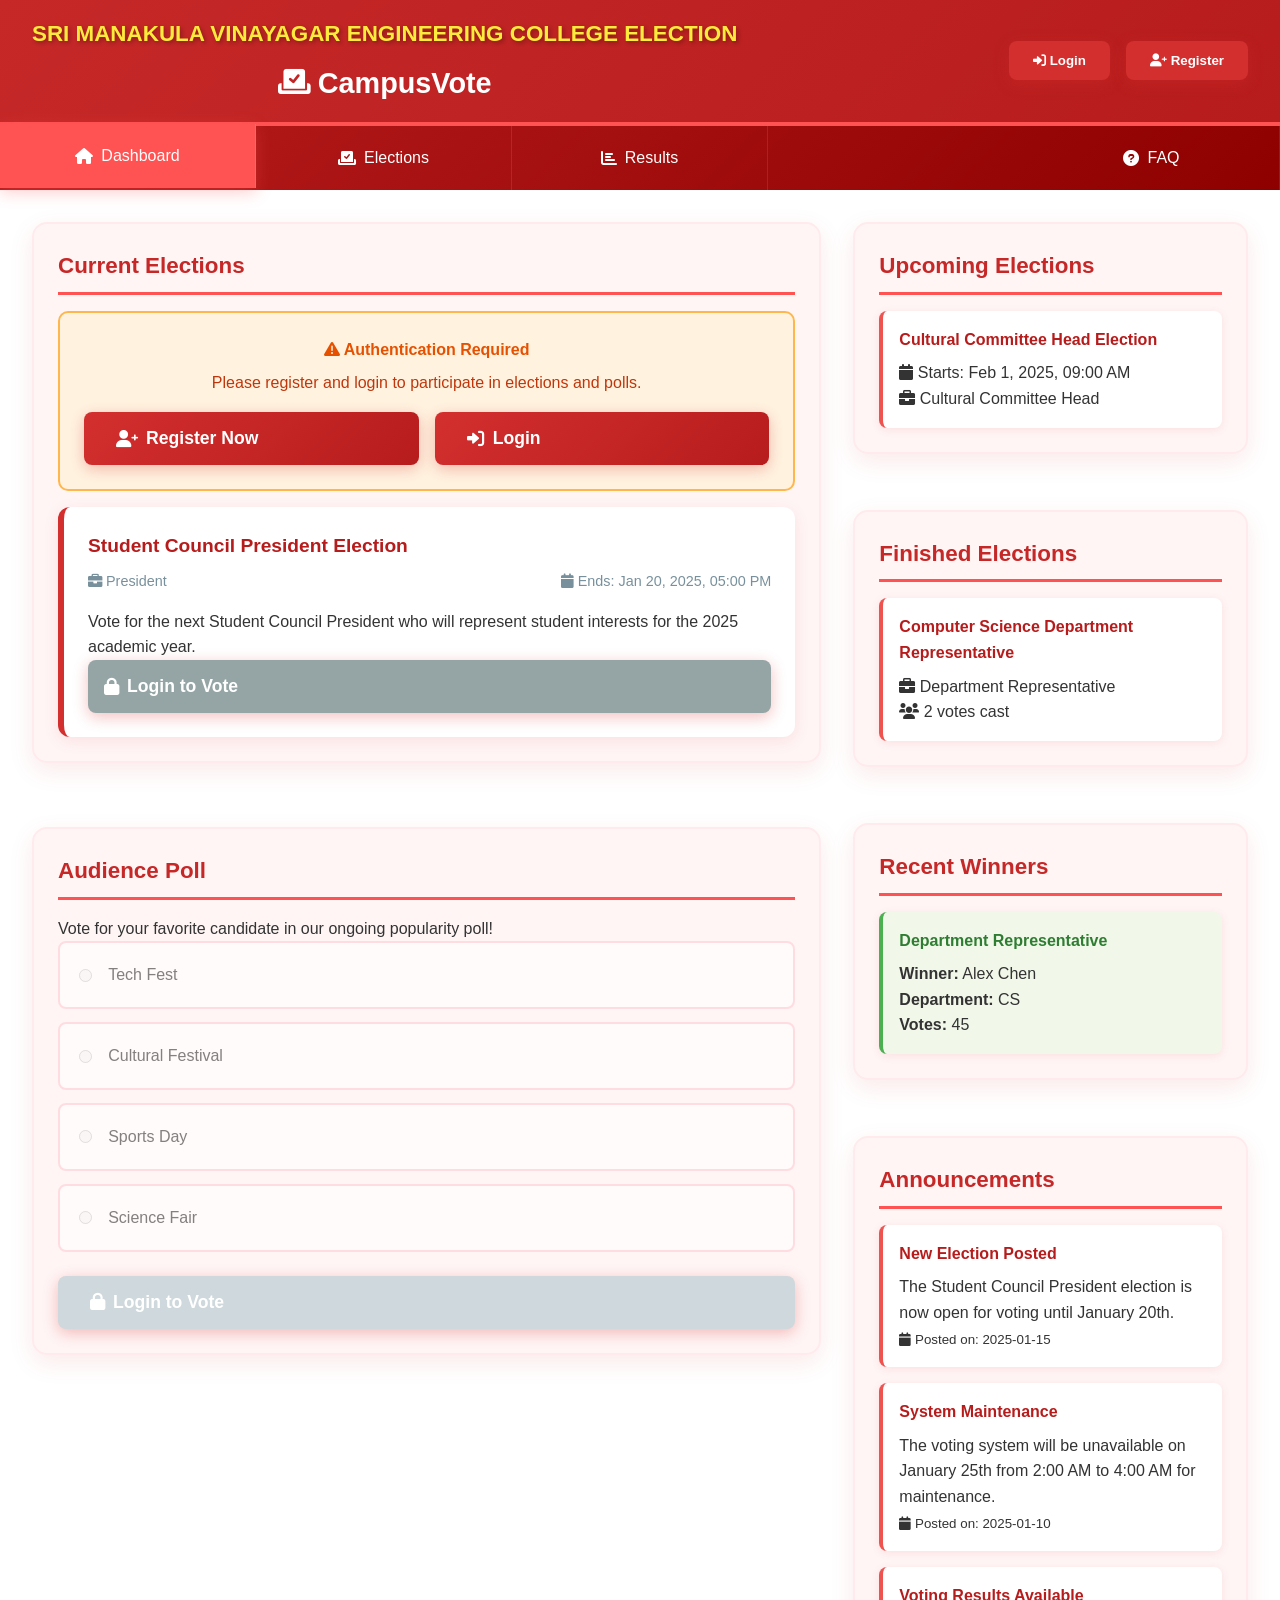
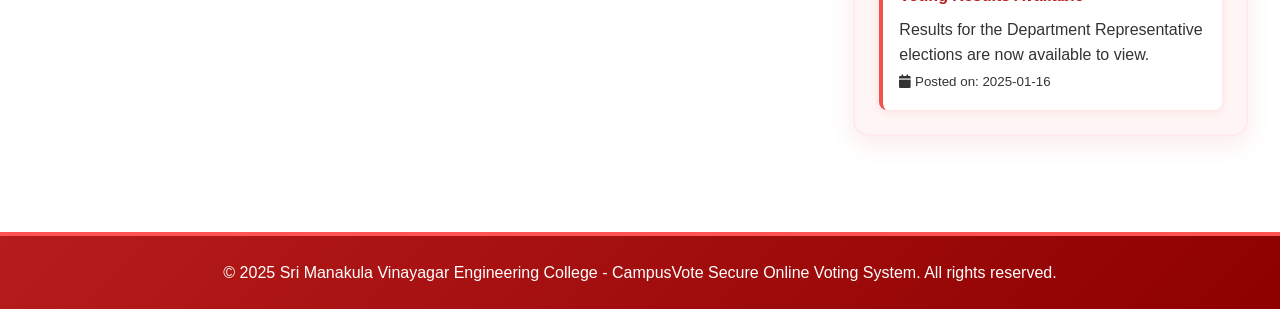
==== index.html @ 5a763a29 "Initial voting system setup" ====
<!DOCTYPE html>
<html lang="en">
<head>
    <meta charset="UTF-8">
    <meta name="viewport" content="width=device-width, initial-scale=1.0">
    <title>CampusVote - SMVEC Election System</title>
    <link rel="stylesheet" href="https://cdnjs.cloudflare.com/ajax/libs/font-awesome/6.0.0-beta3/css/all.min.css">
    <link rel="stylesheet" href="styles.css">
</head>
<body>
    <div class="container">
        <header>
            <div class="college-banner">
                <h1>SRI MANAKULA VINAYAGAR ENGINEERING COLLEGE ELECTION</h1>
                <h2><i class="fas fa-vote-yea"></i> CampusVote</h2>
            </div>
            <div class="user-controls">
                <div class="user-info" id="userInfo" style="display: none;">
                    <i class="fas fa-user-circle"></i>
                    <span id="userName"></span>
                </div>
                <button id="loginBtn"><i class="fas fa-sign-in-alt"></i> Login</button>
                <button id="registerBtn"><i class="fas fa-user-plus"></i> Register</button>
                <button id="logoutBtn"><i class="fas fa-sign-out-alt"></i> Logout</button>
            </div>
        </header>

        <nav>
            <ul>
                <li class="active"><a href="#" class="nav-dashboard"><i class="fas fa-home"></i> Dashboard</a></li>
                <li><a href="#" class="nav-elections"><i class="fas fa-vote-yea"></i> Elections</a></li>
                <li><a href="#" class="nav-results"><i class="fas fa-chart-bar"></i> Results</a></li>
                <li><a href="#" class="nav-admin" style="display: none;"><i class="fas fa-user-shield"></i> Admin</a></li>
                <li><a href="#" class="nav-faq"><i class="fas fa-question-circle"></i> FAQ</a></li>
            </ul>
        </nav>

        <main>
            <div class="dashboard-container">
                <div class="main-content">
                    <div class="elections-container">
                        <h2>Current Elections</h2>
                        <div class="election-list" id="electionList">
                            <!-- Elections will be added here dynamically -->
                        </div>
                    </div>

                    <div class="poll-container">
                        <h2>Audience Poll</h2>
                        <p>Vote for your favorite candidate in our ongoing popularity poll!</p>
                        <div class="poll-options" id="pollOptions">
                            <!-- Poll options will be added here dynamically -->
                        </div>
                        <button class="submit-vote-btn" id="submitPollVoteBtn" style="margin-top: 1.5rem;">
                            <i class="fas fa-check-circle"></i> Submit Poll Vote
                        </button>
                    </div>

                    <div class="admin-panel" id="adminPanel">
                        <h2>Admin Dashboard</h2>
                        <div class="admin-actions">
                            <button class="admin-btn" id="createElectionBtn">
                                <i class="fas fa-plus-circle"></i>
                                Create Election
                            </button>
                            <button class="admin-btn" id="manageCandidatesBtn">
                                <i class="fas fa-users"></i>
                                Manage Candidates
                            </button>
                            <button class="admin-btn" id="manageVotersBtn">
                                <i class="fas fa-user-check"></i>
                                Manage Voters
                            </button>
                            <button class="admin-btn" id="auditLogBtn">
                                <i class="fas fa-clipboard-list"></i>
                                Audit Log
                            </button>
                        </div>
                    </div>
                </div>

                <div class="sidebar">
                    <div class="election-status">
                        <h3>Upcoming Elections</h3>
                        <div class="status-list" id="upcomingElections">
                            <!-- Upcoming elections will be added here -->
                        </div>
                    </div>
                    
                    <div class="election-status">
                        <h3>Finished Elections</h3>
                        <div class="status-list" id="finishedElections">
                            <!-- Finished elections will be added here -->
                        </div>
                    </div>
                    
                    <div class="winners-container">
                        <h3>Recent Winners</h3>
                        <div class="winners-list" id="winnersList">
                            <!-- Winners will be added here -->
                        </div>
                    </div>

                    <div class="announcement-container">
                        <h3>Announcements</h3>
                        <div class="announcement-list" id="announcementList">
                            <!-- Announcements will be added here dynamically -->
                        </div>
                    </div>
                </div>
            </div>
        </main>

        <footer>
            <p>&copy; 2025 Sri Manakula Vinayagar Engineering College - CampusVote Secure Online Voting System. All rights reserved.</p>
        </footer>
    </div>

    <!-- Voting Modal -->
    <div id="votingModal" class="voting-modal">
        <div class="voting-modal-content">
            <span class="close">&times;</span>
            <h2>Cast Your Vote</h2>
            <p id="electionDescription"></p>
            
            <div class="candidate-list" id="candidateList">
                <!-- Candidates will be added here dynamically -->
            </div>
            
            <button class="submit-vote-btn" id="submitVoteBtn" disabled>
                <i class="fas fa-check-circle"></i> Submit Vote
            </button>
        </div>
    </div>

    <!-- Results Modal -->
    <div id="resultsModal" class="voting-modal">
        <div class="voting-modal-content results-modal-content">
            <span class="close">&times;</span>
            <div class="results-header">
                <h2 class="results-title" id="resultsTitle"></h2>
                <div class="results-stats">
                    <span class="stat-badge" id="totalVotesStat"></span>
                    <span class="stat-badge" id="turnoutStat"></span>
                </div>
            </div>
            
            <div class="results-container" id="resultsContainer">
                <!-- Results will be added here dynamically -->
            </div>
        </div>
    </div>

    <!-- Login Modal -->
    <div id="loginModal" class="voting-modal login-register-modal">
        <div class="voting-modal-content">
            <span class="close">&times;</span>
            <h2>Login</h2>
            <form id="loginForm">
                <div class="form-group">
                    <label for="username">Student ID or Email</label>
                    <input type="text" id="username" required>
                </div>
                <div class="form-group">
                    <label for="password">Password</label>
                    <input type="password" id="password" required>
                </div>
                <button type="submit" class="submit-vote-btn">
                    <i class="fas fa-sign-in-alt"></i> Login
                </button>
            </form>
        </div>
    </div>

    <!-- Register Modal -->
    <div id="registerModal" class="voting-modal login-register-modal">
        <div class="voting-modal-content">
            <span class="close">&times;</span>
            <h2>Register</h2>
            <form id="registerForm">
                <div class="form-group">
                    <label for="regName">Full Name</label>
                    <input type="text" id="regName" required>
                </div>
                <div class="form-group">
                    <label for="regStudentId">Student ID</label>
                    <input type="text" id="regStudentId" required>
                </div>
                <div class="form-group">
                    <label for="regEmail">Email</label>
                    <input type="email" id="regEmail" required>
                </div>
                <div class="form-group">
                    <label for="regDepartment">Department</label>
                    <select id="regDepartment" required>
                        <option value="">Select Department</option>
                        <option value="CS">Computer Science</option>
                        <option value="IT">Information Technology</option>
                        <option value="AIDS">Artificial Intelligence & Data Science</option>
                        <option value="ECE">Electronics & Communication</option>
                        <option value="ME">Mechanical Engineering</option>
                        <option value="CE">Civil Engineering</option>
                        <option value="EE">Electrical Engineering</option>
                    </select>
                </div>
                <div class="form-group">
                    <label for="regPassword">Password</label>
                    <input type="password" id="regPassword" required>
                </div>
                <div class="form-group">
                    <label for="regConfirmPassword">Confirm Password</label>
                    <input type="password" id="regConfirmPassword" required>
                </div>
                <button type="submit" class="submit-vote-btn">
                    <i class="fas fa-user-plus"></i> Register
                </button>
            </form>
        </div>
    </div>

    <!-- Create Election Modal -->
    <div id="createElectionModal" class="voting-modal">
        <div class="voting-modal-content">
            <span class="close">&times;</span>
            <h2>Create New Election</h2>
            <form id="createElectionForm">
                <div class="form-group">
                    <label for="electionTitle">Election Title</label>
                    <input type="text" id="electionTitle" required>
                </div>
                <div class="form-group">
                    <label for="electionDescription">Description</label>
                    <textarea id="electionDescription" rows="3" required></textarea>
                </div>
                <div class="form-group">
                    <label for="electionPosition">Position</label>
                    <input type="text" id="electionPosition" required>
                </div>
                <div class="form-group">
                    <label for="electionDepartment">Department (Leave blank for all)</label>
                    <select id="electionDepartment">
                        <option value="">All Departments</option>
                        <option value="CS">Computer Science</option>
                        <option value="IT">Information Technology</option>
                        <option value="AIDS">Artificial Intelligence & Data Science</option>
                        <option value="ECE">Electronics & Communication</option>
                        <option value="ME">Mechanical Engineering</option>
                        <option value="CE">Civil Engineering</option>
                        <option value="EE">Electrical Engineering</option>
                    </select>
                </div>
                <div class="form-group">
                    <label for="startDate">Start Date & Time</label>
                    <input type="datetime-local" id="startDate" required>
                </div>
                <div class="form-group">
                    <label for="endDate">End Date & Time</label>
                    <input type="datetime-local" id="endDate" required>
                </div>
                <div class="form-actions">
                    <button type="button" class="btn btn-secondary" id="cancelElectionBtn">Cancel</button>
                    <button type="submit" class="btn btn-primary">Create Election</button>
                </div>
            </form>
        </div>
    </div>

    <!-- Notification Container -->
    <div id="notificationContainer" class="notification-container"></div>

    <script src="script.js"></script>
</body>
</html>
---- styles.css ----
* {
    margin: 0;
    padding: 0;
    box-sizing: border-box;
}

body {
    font-family: 'Segoe UI', Tahoma, Geneva, Verdana, sans-serif;
    line-height: 1.6;
    color: #333;
    background: linear-gradient(135deg, #d32f2f 0%, #b71c1c 100%);
    min-height: 100vh;
    width: 100vw;
    overflow-x: hidden;
}

.container {
    width: 100%;
    margin: 0 auto;
    background: white;
    min-height: 100vh;
    box-shadow: 0 0 40px rgba(0, 0, 0, 0.3);
}

header {
    background: linear-gradient(135deg, #c62828, #b71c1c);
    color: white;
    padding: 1rem 2rem;
    display: flex;
    justify-content: space-between;
    align-items: center;
    box-shadow: 0 4px 20px rgba(0, 0, 0, 0.2);
    border-bottom: 4px solid #ff5252;
}

.college-banner {
    text-align: center;
}

.college-banner h1 {
    font-size: 1.4rem;
    margin-bottom: 0.5rem;
    color: #ffeb3b;
    text-shadow: 2px 2px 4px rgba(0, 0, 0, 0.3);
}

.college-banner h2 {
    font-size: 1.8rem;
    display: flex;
    align-items: center;
    gap: 0.5rem;
    justify-content: center;
}

.user-controls {
    display: flex;
    align-items: center;
    gap: 1rem;
}

.user-info {
    display: flex;
    align-items: center;
    gap: 0.5rem;
    background: rgba(255, 255, 255, 0.2);
    padding: 0.5rem 1rem;
    border-radius: 20px;
    backdrop-filter: blur(10px);
}

button {
    background: #d32f2f;
    color: white;
    border: none;
    padding: 0.75rem 1.5rem;
    border-radius: 8px;
    cursor: pointer;
    transition: all 0.3s ease;
    display: flex;
    align-items: center;
    gap: 0.5rem;
    font-weight: 600;
    box-shadow: 0 4px 15px rgba(211, 47, 47, 0.3);
}

button:hover {
    background: #b71c1c;
    transform: translateY(-2px);
    box-shadow: 0 6px 20px rgba(211, 47, 47, 0.4);
}

#logoutBtn {
    background: #ff5252;
}

#logoutBtn:hover {
    background: #ff1744;
}

nav {
    background: linear-gradient(135deg, #b71c1c, #8e0000);
}

nav ul {
    display: flex;
    list-style: none;
    padding: 0;
    margin: 0;
}

nav li {
    flex: 1;
}

nav a {
    color: white;
    text-decoration: none;
    padding: 1.2rem;
    display: flex;
    align-items: center;
    gap: 0.5rem;
    justify-content: center;
    transition: all 0.3s ease;
    font-weight: 500;
    border-right: 1px solid rgba(255, 255, 255, 0.1);
}

nav a:hover, nav li.active a {
    background: #ff5252;
    transform: translateY(-2px);
    box-shadow: 0 4px 15px rgba(255, 82, 82, 0.3);
}

main {
    padding: 2rem;
    min-height: calc(100vh - 200px);
}

.dashboard-container {
    display: grid;
    grid-template-columns: 2fr 1fr;
    gap: 2rem;
}

.main-content {
    display: flex;
    flex-direction: column;
    gap: 2rem;
}

.elections-container, .poll-container, .admin-panel, .sidebar > div {
    background: #fff5f5;
    padding: 1.5rem;
    border-radius: 15px;
    box-shadow: 0 8px 25px rgba(211, 47, 47, 0.1);
    border: 2px solid #ffebee;
    margin-bottom: 2rem;
}

.elections-container h2, .poll-container h2, .admin-panel h2, .sidebar h3 {
    color: #c62828;
    margin-bottom: 1rem;
    border-bottom: 3px solid #ff5252;
    padding-bottom: 0.5rem;
    font-size: 1.4rem;
}

.election-list {
    display: grid;
    gap: 1rem;
}

.election-card {
    background: white;
    padding: 1.5rem;
    border-radius: 12px;
    border-left: 6px solid #d32f2f;
    box-shadow: 0 4px 15px rgba(211, 47, 47, 0.1);
    transition: all 0.3s ease;
}

.election-card:hover {
    transform: translateY(-5px);
    box-shadow: 0 8px 25px rgba(211, 47, 47, 0.2);
}

.election-card h3 {
    color: #b71c1c;
    margin-bottom: 0.5rem;
    font-size: 1.2rem;
}

.election-meta {
    display: flex;
    justify-content: space-between;
    color: #78909c;
    font-size: 0.9rem;
    margin-bottom: 1rem;
    flex-wrap: wrap;
    gap: 0.5rem;
}

.vote-btn {
    background: linear-gradient(135deg, #d32f2f, #b71c1c);
    width: 100%;
    padding: 1rem;
    font-size: 1.1rem;
    border-radius: 8px;
}

.vote-btn:hover {
    background: linear-gradient(135deg, #b71c1c, #8e0000);
}

.vote-btn:disabled {
    background: #95a5a6;
    cursor: not-allowed;
    transform: none;
}

.vote-btn:disabled:hover {
    background: #95a5a6;
    transform: none;
    box-shadow: 0 4px 15px rgba(211, 47, 47, 0.3);
}

.poll-options {
    display: grid;
    gap: 0.8rem;
}

.poll-option {
    background: white;
    padding: 1.2rem;
    border-radius: 8px;
    cursor: pointer;
    transition: all 0.3s ease;
    border: 2px solid #ffcdd2;
    display: flex;
    align-items: center;
    gap: 1rem;
}

.poll-option:hover {
    background: #ffebee;
    border-color: #ef5350;
}

.poll-option.selected {
    border-color: #d32f2f;
    background: #ffebee;
}

.poll-option:disabled {
    background: #f5f5f5;
    cursor: not-allowed;
    border-color: #e0e0e0;
}

.poll-option:disabled:hover {
    background: #f5f5f5;
    border-color: #e0e0e0;
}

.submit-vote-btn {
    background: linear-gradient(135deg, #d32f2f, #b71c1c);
    padding: 1rem 2rem;
    font-size: 1.1rem;
    border-radius: 8px;
    width: 100%;
}

.submit-vote-btn:disabled {
    background: #cfd8dc;
    cursor: not-allowed;
    transform: none;
}

.submit-vote-btn:disabled:hover {
    background: #cfd8dc;
    transform: none;
}

.login-required-message {
    background: #fff3e0;
    border: 2px solid #ffb74d;
    border-radius: 10px;
    padding: 1.5rem;
    text-align: center;
    margin: 1rem 0;
}

.login-required-message h4 {
    color: #e65100;
    margin-bottom: 0.5rem;
}

.login-required-message p {
    color: #bf360c;
    margin-bottom: 1rem;
}

.login-required-buttons {
    display: flex;
    gap: 1rem;
    justify-content: center;
}

.admin-actions {
    display: grid;
    grid-template-columns: repeat(auto-fit, minmax(200px, 1fr));
    gap: 1rem;
}

.admin-btn {
    background: linear-gradient(135deg, #e53935, #c62828);
    padding: 1.5rem;
    flex-direction: column;
    text-align: center;
    gap: 0.8rem;
    height: 100%;
    border-radius: 12px;
}

.admin-btn:hover {
    background: linear-gradient(135deg, #c62828, #b71c1c);
}

.sidebar {
    display: flex;
    flex-direction: column;
    gap: 1.5rem;
}

.election-status, .winners-container, .announcement-container {
    background: #fff5f5;
    padding: 1.2rem;
    border-radius: 12px;
    border: 2px solid #ffebee;
}

.status-list, .winners-list, .announcement-list {
    display: flex;
    flex-direction: column;
    gap: 1rem;
}

.status-item, .winner-item, .announcement {
    background: white;
    padding: 1rem;
    border-radius: 8px;
    border-left: 4px solid #ef5350;
    box-shadow: 0 2px 8px rgba(211, 47, 47, 0.1);
}

.winner-item {
    border-left-color: #4caf50;
    background: #f1f8e9;
}

.status-item h4, .winner-item h4, .announcement h4 {
    color: #b71c1c;
    margin-bottom: 0.5rem;
}

.winner-item h4 {
    color: #2e7d32;
}

footer {
    background: linear-gradient(135deg, #b71c1c, #8e0000);
    color: white;
    text-align: center;
    padding: 1.5rem;
    margin-top: 2rem;
    border-top: 4px solid #ff5252;
}

/* Modal Styles */
.voting-modal {
    display: none;
    position: fixed;
    z-index: 1000;
    left: 0;
    top: 0;
    width: 100%;
    height: 100%;
    background-color: rgba(0, 0, 0, 0.7);
    backdrop-filter: blur(5px);
    overflow-y: auto;
}

.voting-modal-content {
    background-color: white;
    margin: 2% auto;
    padding: 2rem;
    border-radius: 15px;
    width: 90%;
    max-width: 500px;
    position: relative;
    box-shadow: 0 20px 40px rgba(0, 0, 0, 0.3);
    border: 3px solid #ff5252;
    max-height: 96vh;
    overflow-y: auto;
}

#registerModal .voting-modal-content {
    max-height: 90vh;
    margin: 5% auto;
}

.login-register-modal .voting-modal-content {
    background: linear-gradient(135deg, #fff5f5, #ffebee);
    border-color: #d32f2f;
}

.close {
    color: #d32f2f;
    float: right;
    font-size: 32px;
    font-weight: bold;
    cursor: pointer;
    position: absolute;
    right: 1.5rem;
    top: 1rem;
    transition: color 0.3s ease;
    z-index: 1001;
}

.close:hover {
    color: #b71c1c;
    transform: scale(1.1);
}

.form-group {
    margin-bottom: 1rem;
}

.form-group label {
    display: block;
    margin-bottom: 0.5rem;
    font-weight: 600;
    color: #b71c1c;
}

.form-group input, .form-group select, .form-group textarea {
    width: 100%;
    padding: 0.8rem;
    border: 2px solid #ffcdd2;
    border-radius: 8px;
    font-size: 1rem;
    transition: all 0.3s ease;
    background: white;
}

.form-group input:focus, .form-group select:focus, .form-group textarea:focus {
    outline: none;
    border-color: #d32f2f;
    box-shadow: 0 0 10px rgba(211, 47, 47, 0.2);
}

.candidate-list {
    display: grid;
    gap: 1rem;
    margin: 2rem 0;
}

.candidate-option {
    background: white;
    padding: 1.5rem;
    border: 3px solid #ffcdd2;
    border-radius: 10px;
    cursor: pointer;
    transition: all 0.3s ease;
    text-align: center;
}

.candidate-option:hover {
    border-color: #ef5350;
    background: #ffebee;
    transform: translateY(-2px);
}

.candidate-option.selected {
    border-color: #d32f2f;
    background: #d32f2f;
    color: white;
    transform: scale(1.02);
}

.candidate-option:disabled {
    background: #f5f5f5;
    cursor: not-allowed;
    border-color: #e0e0e0;
}

.candidate-option:disabled:hover {
    background: #f5f5f5;
    transform: none;
    border-color: #e0e0e0;
}

.results-modal-content {
    max-width: 700px;
}

.results-header {
    display: flex;
    justify-content: space-between;
    align-items: center;
    margin-bottom: 2rem;
    flex-wrap: wrap;
    gap: 1rem;
}

.results-stats {
    display: flex;
    gap: 1rem;
}

.stat-badge {
    background: linear-gradient(135deg, #d32f2f, #b71c1c);
    color: white;
    padding: 0.8rem 1.5rem;
    border-radius: 25px;
    font-size: 0.9rem;
    font-weight: 600;
}

.candidate-result {
    background: #fff5f5;
    padding: 1.5rem;
    border-radius: 10px;
    margin-bottom: 1rem;
    border-left: 5px solid #d32f2f;
}

.result-bar {
    background: #ffcdd2;
    height: 25px;
    border-radius: 12px;
    margin: 1rem 0;
    overflow: hidden;
    box-shadow: inset 0 2px 5px rgba(0, 0, 0, 0.1);
}

.result-fill {
    background: linear-gradient(90deg, #d32f2f, #ef5350);
    height: 100%;
    border-radius: 12px;
    transition: width 1s ease;
    box-shadow: 0 2px 10px rgba(211, 47, 47, 0.3);
}

.result-info {
    display: flex;
    justify-content: space-between;
    font-size: 0.9rem;
    color: #78909c;
    font-weight: 600;
}

.form-actions {
    display: flex;
    gap: 1rem;
    justify-content: flex-end;
    margin-top: 2rem;
}

.btn {
    padding: 1rem 2rem;
    border: none;
    border-radius: 8px;
    cursor: pointer;
    font-size: 1rem;
    font-weight: 600;
    transition: all 0.3s ease;
}

.btn-primary {
    background: linear-gradient(135deg, #d32f2f, #b71c1c);
    color: white;
}

.btn-primary:hover {
    background: linear-gradient(135deg, #b71c1c, #8e0000);
    transform: translateY(-2px);
}

.btn-secondary {
    background: #78909c;
    color: white;
}

.btn-secondary:hover {
    background: #546e7a;
    transform: translateY(-2px);
}

.notification-container {
    position: fixed;
    top: 20px;
    right: 20px;
    z-index: 2000;
    display: flex;
    flex-direction: column;
    gap: 10px;
}

.notification {
    padding: 1.5rem;
    border-radius: 10px;
    color: white;
    font-weight: 600;
    box-shadow: 0 8px 25px rgba(0, 0, 0, 0.2);
    animation: slideIn 0.3s ease;
    min-width: 300px;
}

.notification.success {
    background: linear-gradient(135deg, #4caf50, #2e7d32);
    border-left: 5px solid #81c784;
}

.notification.error {
    background: linear-gradient(135deg, #f44336, #c62828);
    border-left: 5px solid #ef9a9a;
}

.notification.warning {
    background: linear-gradient(135deg, #ff9800, #f57c00);
    border-left: 5px solid #ffb74d;
}

@keyframes slideIn {
    from {
        transform: translateX(100%);
        opacity: 0;
    }
    to {
        transform: translateX(0);
        opacity: 1;
    }
}

@media (max-width: 1024px) {
    .dashboard-container {
        grid-template-columns: 1fr;
    }
    
    .sidebar {
        order: -1;
    }
}

@media (max-width: 768px) {
    header {
        flex-direction: column;
        gap: 1rem;
        text-align: center;
        padding: 1rem;
    }
    
    .college-banner h1 {
        font-size: 1.1rem;
    }
    
    .college-banner h2 {
        font-size: 1.4rem;
    }
    
    nav ul {
        flex-direction: column;
    }
    
    nav a {
        padding: 1rem;
        justify-content: flex-start;
    }
    
    .user-controls {
        flex-wrap: wrap;
        justify-content: center;
    }
    
    main {
        padding: 1rem;
    }
    
    .admin-actions {
        grid-template-columns: 1fr;
    }
    
    .results-header {
        flex-direction: column;
        text-align: center;
    }
    
    .results-stats {
        justify-content: center;
        flex-wrap: wrap;
    }
    
    .voting-modal-content {
        margin: 5% auto;
        padding: 1.5rem;
        width: 95%;
        max-height: 90vh;
    }
    
    #registerModal .voting-modal-content {
        margin: 2% auto;
        max-height: 96vh;
    }
    
    .form-group input, .form-group select {
        padding: 0.7rem;
    }
    
    .login-required-buttons {
        flex-direction: column;
    }
}
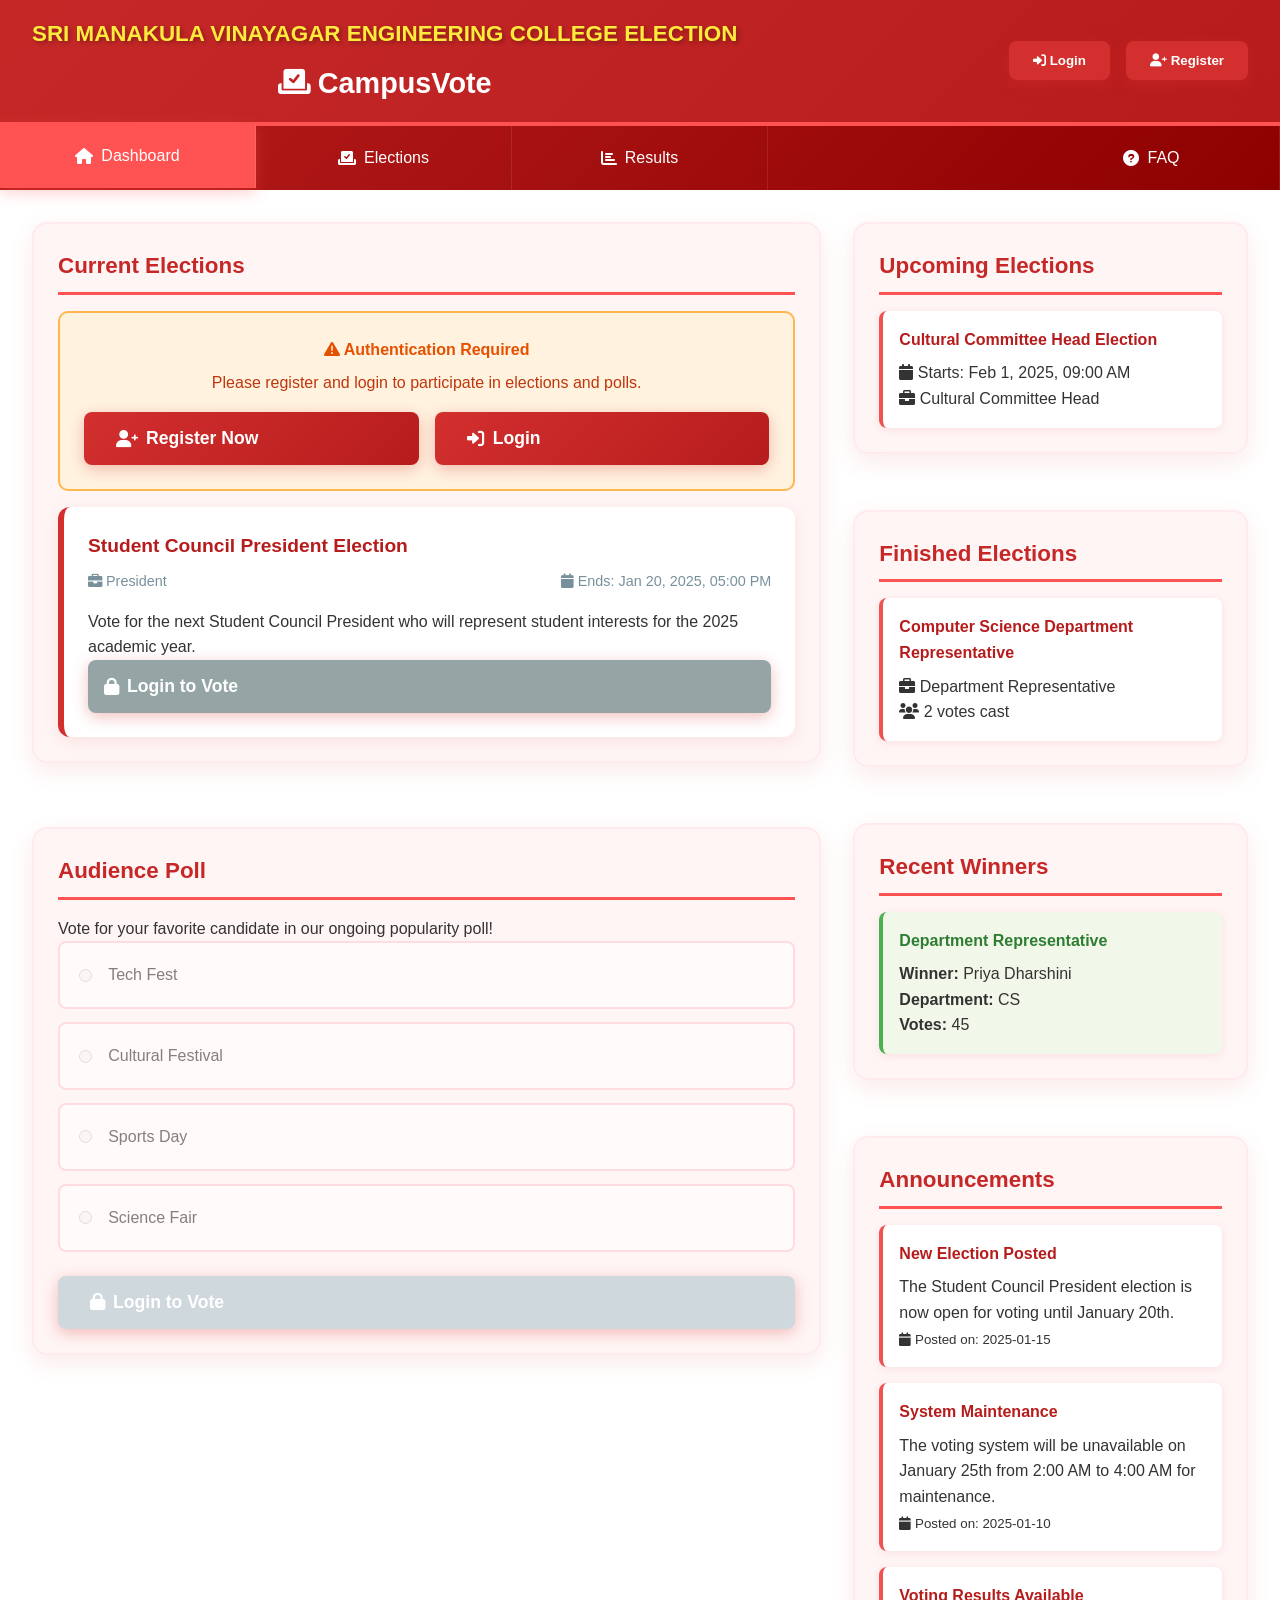
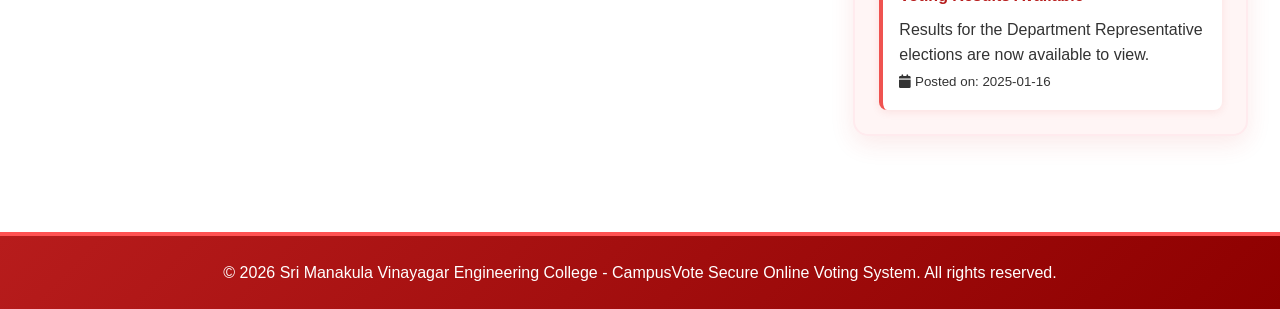
==== commit 08b9b930: "Update index.html" ====
--- a/index.html
+++ b/index.html
@@ -3,271 +3,989 @@
 <head>
     <meta charset="UTF-8">
     <meta name="viewport" content="width=device-width, initial-scale=1.0">
+
     <title>CampusVote - SMVEC Election System</title>
-    <link rel="stylesheet" href="https://cdnjs.cloudflare.com/ajax/libs/font-awesome/6.0.0-beta3/css/all.min.css">
+
+    <!-- Font Awesome -->
+    <link
+        rel="stylesheet"
+        href="https://cdnjs.cloudflare.com/ajax/libs/font-awesome/6.0.0-beta3/css/all.min.css"
+    >
+
+    <!-- CSS -->
     <link rel="stylesheet" href="styles.css">
 </head>
+
 <body>
-    <div class="container">
-        <header>
-            <div class="college-banner">
-                <h1>SRI MANAKULA VINAYAGAR ENGINEERING COLLEGE ELECTION</h1>
-                <h2><i class="fas fa-vote-yea"></i> CampusVote</h2>
-            </div>
-            <div class="user-controls">
-                <div class="user-info" id="userInfo" style="display: none;">
-                    <i class="fas fa-user-circle"></i>
-                    <span id="userName"></span>
+
+<div class="container">
+
+    <!-- ================= HEADER ================= -->
+    <header>
+
+        <div class="college-banner">
+
+            <h1>
+                SRI MANAKULA VINAYAGAR ENGINEERING COLLEGE ELECTION
+            </h1>
+
+            <h2>
+                <i class="fas fa-vote-yea"></i>
+                CampusVote
+            </h2>
+
+        </div>
+
+        <div class="user-controls">
+
+            <div class="user-info" id="userInfo" style="display: none;">
+                <i class="fas fa-user-circle"></i>
+                <span id="userName"></span>
+            </div>
+
+            <button id="loginBtn">
+                <i class="fas fa-sign-in-alt"></i>
+                Login
+            </button>
+
+            <button id="registerBtn">
+                <i class="fas fa-user-plus"></i>
+                Register
+            </button>
+
+            <button id="logoutBtn" style="display: none;">
+                <i class="fas fa-sign-out-alt"></i>
+                Logout
+            </button>
+
+        </div>
+
+    </header>
+
+
+    <!-- ================= NAVIGATION ================= -->
+    <nav>
+
+        <ul>
+
+            <li class="active">
+                <a href="#" class="nav-dashboard">
+                    <i class="fas fa-home"></i>
+                    Dashboard
+                </a>
+            </li>
+
+            <li>
+                <a href="#" class="nav-elections">
+                    <i class="fas fa-vote-yea"></i>
+                    Elections
+                </a>
+            </li>
+
+            <li>
+                <a href="#" class="nav-results">
+                    <i class="fas fa-chart-bar"></i>
+                    Results
+                </a>
+            </li>
+
+            <li>
+                <a href="#" class="nav-admin" style="display: none;">
+                    <i class="fas fa-user-shield"></i>
+                    Admin
+                </a>
+            </li>
+
+            <li>
+                <a href="#" class="nav-faq">
+                    <i class="fas fa-question-circle"></i>
+                    FAQ
+                </a>
+            </li>
+
+        </ul>
+
+    </nav>
+
+
+    <!-- ================= MAIN ================= -->
+    <main>
+
+        <div class="dashboard-container">
+
+            <!-- ================= MAIN CONTENT ================= -->
+            <div class="main-content">
+
+                <!-- CURRENT ELECTIONS -->
+                <div class="elections-container">
+
+                    <h2>Current Elections</h2>
+
+                    <div
+                        class="election-list"
+                        id="electionList"
+                    >
+                        <!-- Elections loaded dynamically -->
+                    </div>
+
                 </div>
-                <button id="loginBtn"><i class="fas fa-sign-in-alt"></i> Login</button>
-                <button id="registerBtn"><i class="fas fa-user-plus"></i> Register</button>
-                <button id="logoutBtn"><i class="fas fa-sign-out-alt"></i> Logout</button>
-            </div>
-        </header>
-
-        <nav>
-            <ul>
-                <li class="active"><a href="#" class="nav-dashboard"><i class="fas fa-home"></i> Dashboard</a></li>
-                <li><a href="#" class="nav-elections"><i class="fas fa-vote-yea"></i> Elections</a></li>
-                <li><a href="#" class="nav-results"><i class="fas fa-chart-bar"></i> Results</a></li>
-                <li><a href="#" class="nav-admin" style="display: none;"><i class="fas fa-user-shield"></i> Admin</a></li>
-                <li><a href="#" class="nav-faq"><i class="fas fa-question-circle"></i> FAQ</a></li>
-            </ul>
-        </nav>
-
-        <main>
-            <div class="dashboard-container">
-                <div class="main-content">
-                    <div class="elections-container">
-                        <h2>Current Elections</h2>
-                        <div class="election-list" id="electionList">
-                            <!-- Elections will be added here dynamically -->
-                        </div>
+
+
+                <!-- AUDIENCE POLL -->
+                <div class="poll-container">
+
+                    <h2>Audience Poll</h2>
+
+                    <p>
+                        Vote for your favorite candidate in our ongoing
+                        popularity poll!
+                    </p>
+
+                    <div
+                        class="poll-options"
+                        id="pollOptions"
+                    >
+                        <!-- Poll options loaded dynamically -->
                     </div>
 
-                    <div class="poll-container">
-                        <h2>Audience Poll</h2>
-                        <p>Vote for your favorite candidate in our ongoing popularity poll!</p>
-                        <div class="poll-options" id="pollOptions">
-                            <!-- Poll options will be added here dynamically -->
-                        </div>
-                        <button class="submit-vote-btn" id="submitPollVoteBtn" style="margin-top: 1.5rem;">
-                            <i class="fas fa-check-circle"></i> Submit Poll Vote
+                    <button
+                        class="submit-vote-btn"
+                        id="submitPollVoteBtn"
+                        style="margin-top: 1.5rem;"
+                    >
+                        <i class="fas fa-check-circle"></i>
+                        Submit Poll Vote
+                    </button>
+
+                </div>
+
+
+                <!-- ================= ADMIN PANEL ================= -->
+                <div
+                    class="admin-panel"
+                    id="adminPanel"
+                    style="display: none;"
+                >
+
+                    <h2>Admin Dashboard</h2>
+
+                    <div class="admin-actions">
+
+                        <button
+                            class="admin-btn"
+                            id="createElectionBtn"
+                        >
+                            <i class="fas fa-plus-circle"></i>
+                            Create Election
                         </button>
+
+                        <button
+                            class="admin-btn"
+                            id="manageCandidatesBtn"
+                        >
+                            <i class="fas fa-users"></i>
+                            Manage Candidates
+                        </button>
+
+                        <button
+                            class="admin-btn"
+                            id="manageVotersBtn"
+                        >
+                            <i class="fas fa-user-check"></i>
+                            Manage Voters
+                        </button>
+
+                        <button
+                            class="admin-btn"
+                            id="auditLogBtn"
+                        >
+                            <i class="fas fa-clipboard-list"></i>
+                            Audit Log
+                        </button>
+
                     </div>
 
-                    <div class="admin-panel" id="adminPanel">
-                        <h2>Admin Dashboard</h2>
-                        <div class="admin-actions">
-                            <button class="admin-btn" id="createElectionBtn">
-                                <i class="fas fa-plus-circle"></i>
-                                Create Election
-                            </button>
-                            <button class="admin-btn" id="manageCandidatesBtn">
-                                <i class="fas fa-users"></i>
-                                Manage Candidates
-                            </button>
-                            <button class="admin-btn" id="manageVotersBtn">
-                                <i class="fas fa-user-check"></i>
-                                Manage Voters
-                            </button>
-                            <button class="admin-btn" id="auditLogBtn">
-                                <i class="fas fa-clipboard-list"></i>
-                                Audit Log
-                            </button>
-                        </div>
+                </div>
+
+            </div>
+
+
+            <!-- ================= SIDEBAR ================= -->
+            <div class="sidebar">
+
+                <!-- UPCOMING ELECTIONS -->
+                <div class="election-status">
+
+                    <h3>Upcoming Elections</h3>
+
+                    <div
+                        class="status-list"
+                        id="upcomingElections"
+                    >
+                        <!-- Upcoming elections -->
                     </div>
+
                 </div>
 
-                <div class="sidebar">
-                    <div class="election-status">
-                        <h3>Upcoming Elections</h3>
-                        <div class="status-list" id="upcomingElections">
-                            <!-- Upcoming elections will be added here -->
-                        </div>
+
+                <!-- FINISHED ELECTIONS -->
+                <div class="election-status">
+
+                    <h3>Finished Elections</h3>
+
+                    <div
+                        class="status-list"
+                        id="finishedElections"
+                    >
+                        <!-- Finished elections -->
                     </div>
-                    
-                    <div class="election-status">
-                        <h3>Finished Elections</h3>
-                        <div class="status-list" id="finishedElections">
-                            <!-- Finished elections will be added here -->
-                        </div>
+
+                </div>
+
+
+                <!-- WINNERS -->
+                <div class="winners-container">
+
+                    <h3>Recent Winners</h3>
+
+                    <div
+                        class="winners-list"
+                        id="winnersList"
+                    >
+                        <!-- Winners -->
                     </div>
-                    
-                    <div class="winners-container">
-                        <h3>Recent Winners</h3>
-                        <div class="winners-list" id="winnersList">
-                            <!-- Winners will be added here -->
-                        </div>
+
+                </div>
+
+
+                <!-- ANNOUNCEMENTS -->
+                <div class="announcement-container">
+
+                    <h3>Announcements</h3>
+
+                    <div
+                        class="announcement-list"
+                        id="announcementList"
+                    >
+                        <!-- Announcements -->
                     </div>
 
-                    <div class="announcement-container">
-                        <h3>Announcements</h3>
-                        <div class="announcement-list" id="announcementList">
-                            <!-- Announcements will be added here dynamically -->
-                        </div>
-                    </div>
                 </div>
-            </div>
-        </main>
-
-        <footer>
-            <p>&copy; 2025 Sri Manakula Vinayagar Engineering College - CampusVote Secure Online Voting System. All rights reserved.</p>
-        </footer>
+
+            </div>
+
+        </div>
+
+    </main>
+
+
+    <!-- ================= FOOTER ================= -->
+    <footer>
+
+        <p>
+            &copy; 2026 Sri Manakula Vinayagar Engineering College -
+            CampusVote Secure Online Voting System.
+            All rights reserved.
+        </p>
+
+    </footer>
+
+</div>
+
+
+<!-- ===================================================== -->
+<!-- ================= VOTING MODAL ====================== -->
+<!-- ===================================================== -->
+
+<div
+    id="votingModal"
+    class="voting-modal"
+>
+
+    <div class="voting-modal-content">
+
+        <span class="close">&times;</span>
+
+        <h2>Cast Your Vote</h2>
+
+        <p id="electionDescription"></p>
+
+        <div
+            class="candidate-list"
+            id="candidateList"
+        >
+            <!-- Candidates loaded dynamically -->
+        </div>
+
+        <button
+            class="submit-vote-btn"
+            id="submitVoteBtn"
+            disabled
+        >
+            <i class="fas fa-check-circle"></i>
+            Submit Vote
+        </button>
+
     </div>
 
-    <!-- Voting Modal -->
-    <div id="votingModal" class="voting-modal">
-        <div class="voting-modal-content">
-            <span class="close">&times;</span>
-            <h2>Cast Your Vote</h2>
-            <p id="electionDescription"></p>
-            
-            <div class="candidate-list" id="candidateList">
-                <!-- Candidates will be added here dynamically -->
-            </div>
-            
-            <button class="submit-vote-btn" id="submitVoteBtn" disabled>
-                <i class="fas fa-check-circle"></i> Submit Vote
+</div>
+
+
+<!-- ===================================================== -->
+<!-- ================= RESULTS MODAL ===================== -->
+<!-- ===================================================== -->
+
+<div
+    id="resultsModal"
+    class="voting-modal"
+>
+
+    <div class="voting-modal-content results-modal-content">
+
+        <span class="close">&times;</span>
+
+        <div class="results-header">
+
+            <h2
+                class="results-title"
+                id="resultsTitle"
+            ></h2>
+
+            <div class="results-stats">
+
+                <span
+                    class="stat-badge"
+                    id="totalVotesStat"
+                ></span>
+
+                <span
+                    class="stat-badge"
+                    id="turnoutStat"
+                ></span>
+
+            </div>
+
+        </div>
+
+        <div
+            class="results-container"
+            id="resultsContainer"
+        >
+            <!-- Results loaded dynamically -->
+        </div>
+
+    </div>
+
+</div>
+
+
+<!-- ===================================================== -->
+<!-- ================= LOGIN MODAL ======================= -->
+<!-- ===================================================== -->
+
+<div
+    id="loginModal"
+    class="voting-modal login-register-modal"
+>
+
+    <div class="voting-modal-content">
+
+        <span class="close">&times;</span>
+
+        <h2>Login</h2>
+
+        <form id="loginForm">
+
+            <div class="form-group">
+
+                <label for="username">
+                    Student ID or Email
+                </label>
+
+                <input
+                    type="text"
+                    id="username"
+                    autocomplete="username"
+                    required
+                >
+
+            </div>
+
+
+            <div class="form-group">
+
+                <label for="password">
+                    Password
+                </label>
+
+                <input
+                    type="password"
+                    id="password"
+                    autocomplete="current-password"
+                    required
+                >
+
+            </div>
+
+
+            <button
+                type="submit"
+                class="submit-vote-btn"
+            >
+                <i class="fas fa-sign-in-alt"></i>
+                Login
             </button>
-        </div>
+
+        </form>
+
     </div>
 
-    <!-- Results Modal -->
-    <div id="resultsModal" class="voting-modal">
-        <div class="voting-modal-content results-modal-content">
-            <span class="close">&times;</span>
-            <div class="results-header">
-                <h2 class="results-title" id="resultsTitle"></h2>
-                <div class="results-stats">
-                    <span class="stat-badge" id="totalVotesStat"></span>
-                    <span class="stat-badge" id="turnoutStat"></span>
-                </div>
-            </div>
-            
-            <div class="results-container" id="resultsContainer">
-                <!-- Results will be added here dynamically -->
-            </div>
-        </div>
+</div>
+
+
+<!-- ===================================================== -->
+<!-- ================= REGISTER MODAL ==================== -->
+<!-- ===================================================== -->
+
+<div
+    id="registerModal"
+    class="voting-modal login-register-modal"
+>
+
+    <div class="voting-modal-content">
+
+        <span class="close">&times;</span>
+
+        <h2>Register</h2>
+
+        <form id="registerForm">
+
+            <!-- FULL NAME -->
+            <div class="form-group">
+
+                <label for="regName">
+                    Full Name
+                </label>
+
+                <input
+                    type="text"
+                    id="regName"
+                    name="fullName"
+                    placeholder="Enter your full name"
+                    maxlength="100"
+                    required
+                >
+
+            </div>
+
+
+            <!-- STUDENT ID -->
+            <div class="form-group">
+
+                <label for="regStudentId">
+                    Student ID
+                </label>
+
+                <input
+                    type="text"
+                    id="regStudentId"
+                    name="studentId"
+                    placeholder="Enter your Student ID"
+                    maxlength="30"
+                    required
+                >
+
+            </div>
+
+
+            <!-- EMAIL -->
+            <div class="form-group">
+
+                <label for="regEmail">
+                    Email
+                </label>
+
+                <input
+                    type="email"
+                    id="regEmail"
+                    name="email"
+                    placeholder="Enter your college email"
+                    maxlength="255"
+                    required
+                >
+
+            </div>
+
+
+            <!-- MOBILE NUMBER -->
+            <div class="form-group">
+
+                <label for="regMobile">
+                    Mobile Number
+                </label>
+
+                <input
+                    type="tel"
+                    id="regMobile"
+                    name="mobile"
+                    placeholder="Enter 10-digit mobile number"
+                    inputmode="numeric"
+                    maxlength="10"
+                    pattern="[6-9][0-9]{9}"
+                    required
+                >
+
+                <small>
+                    Enter a valid 10-digit Indian mobile number.
+                </small>
+
+            </div>
+
+
+            <!-- DEPARTMENT -->
+            <div class="form-group">
+
+                <label for="regDepartment">
+                    Department
+                </label>
+
+                <select
+                    id="regDepartment"
+                    name="department"
+                    required
+                >
+
+                    <option value="">
+                        Select Department
+                    </option>
+
+                    <option value="CS">
+                        Computer Science
+                    </option>
+
+                    <option value="IT">
+                        Information Technology
+                    </option>
+
+                    <option value="AIDS">
+                        Artificial Intelligence &amp; Data Science
+                    </option>
+
+                    <option value="ECE">
+                        Electronics &amp; Communication
+                    </option>
+
+                    <option value="ME">
+                        Mechanical Engineering
+                    </option>
+
+                    <option value="CE">
+                        Civil Engineering
+                    </option>
+
+                    <option value="EE">
+                        Electrical Engineering
+                    </option>
+
+                </select>
+
+            </div>
+
+
+            <!-- PASSWORD -->
+            <div class="form-group">
+
+                <label for="regPassword">
+                    Password
+                </label>
+
+                <input
+                    type="password"
+                    id="regPassword"
+                    name="password"
+                    placeholder="Minimum 8 characters"
+                    minlength="8"
+                    autocomplete="new-password"
+                    required
+                >
+
+            </div>
+
+
+            <!-- CONFIRM PASSWORD -->
+            <div class="form-group">
+
+                <label for="regConfirmPassword">
+                    Confirm Password
+                </label>
+
+                <input
+                    type="password"
+                    id="regConfirmPassword"
+                    name="confirmPassword"
+                    placeholder="Re-enter your password"
+                    minlength="8"
+                    autocomplete="new-password"
+                    required
+                >
+
+            </div>
+
+
+            <!-- SECURITY INFORMATION -->
+            <div class="security-notice">
+
+                <i class="fas fa-shield-alt"></i>
+
+                <span>
+                    Each Student ID, Email and Mobile Number
+                    can be registered only once.
+                </span>
+
+            </div>
+
+
+            <!-- REGISTER BUTTON -->
+            <button
+                type="submit"
+                class="submit-vote-btn"
+            >
+                <i class="fas fa-user-plus"></i>
+                Register
+            </button>
+
+        </form>
+
     </div>
 
-    <!-- Login Modal -->
-    <div id="loginModal" class="voting-modal login-register-modal">
-        <div class="voting-modal-content">
-            <span class="close">&times;</span>
-            <h2>Login</h2>
-            <form id="loginForm">
-                <div class="form-group">
-                    <label for="username">Student ID or Email</label>
-                    <input type="text" id="username" required>
-                </div>
-                <div class="form-group">
-                    <label for="password">Password</label>
-                    <input type="password" id="password" required>
-                </div>
-                <button type="submit" class="submit-vote-btn">
-                    <i class="fas fa-sign-in-alt"></i> Login
+</div>
+
+
+<!-- ===================================================== -->
+<!-- ================ CREATE ELECTION ==================== -->
+<!-- ===================================================== -->
+
+<div
+    id="createElectionModal"
+    class="voting-modal"
+>
+
+    <div class="voting-modal-content">
+
+        <span class="close">&times;</span>
+
+        <h2>Create New Election</h2>
+
+        <form id="createElectionForm">
+
+            <div class="form-group">
+
+                <label for="electionTitle">
+                    Election Title
+                </label>
+
+                <input
+                    type="text"
+                    id="electionTitle"
+                    required
+                >
+
+            </div>
+
+
+            <div class="form-group">
+
+                <label for="electionDescriptionInput">
+                    Description
+                </label>
+
+                <textarea
+                    id="electionDescriptionInput"
+                    rows="3"
+                    required
+                ></textarea>
+
+            </div>
+
+
+            <div class="form-group">
+
+                <label for="electionPosition">
+                    Position
+                </label>
+
+                <input
+                    type="text"
+                    id="electionPosition"
+                    required
+                >
+
+            </div>
+
+
+            <div class="form-group">
+
+                <label for="electionDepartment">
+                    Department
+                    (Leave blank for all)
+                </label>
+
+                <select id="electionDepartment">
+
+                    <option value="">
+                        All Departments
+                    </option>
+
+                    <option value="CS">
+                        Computer Science
+                    </option>
+
+                    <option value="IT">
+                        Information Technology
+                    </option>
+
+                    <option value="AIDS">
+                        Artificial Intelligence &amp; Data Science
+                    </option>
+
+                    <option value="ECE">
+                        Electronics &amp; Communication
+                    </option>
+
+                    <option value="ME">
+                        Mechanical Engineering
+                    </option>
+
+                    <option value="CE">
+                        Civil Engineering
+                    </option>
+
+                    <option value="EE">
+                        Electrical Engineering
+                    </option>
+
+                </select>
+
+            </div>
+
+
+            <div class="form-group">
+
+                <label for="startDate">
+                    Start Date &amp; Time
+                </label>
+
+                <input
+                    type="datetime-local"
+                    id="startDate"
+                    required
+                >
+
+            </div>
+
+
+            <div class="form-group">
+
+                <label for="endDate">
+                    End Date &amp; Time
+                </label>
+
+                <input
+                    type="datetime-local"
+                    id="endDate"
+                    required
+                >
+
+            </div>
+
+
+            <div class="form-actions">
+
+                <button
+                    type="button"
+                    class="btn btn-secondary"
+                    id="cancelElectionBtn"
+                >
+                    Cancel
                 </button>
-            </form>
-        </div>
+
+                <button
+                    type="submit"
+                    class="btn btn-primary"
+                >
+                    Create Election
+                </button>
+
+            </div>
+
+        </form>
+
     </div>
 
-    <!-- Register Modal -->
-    <div id="registerModal" class="voting-modal login-register-modal">
-        <div class="voting-modal-content">
-            <span class="close">&times;</span>
-            <h2>Register</h2>
-            <form id="registerForm">
-                <div class="form-group">
-                    <label for="regName">Full Name</label>
-                    <input type="text" id="regName" required>
-                </div>
-                <div class="form-group">
-                    <label for="regStudentId">Student ID</label>
-                    <input type="text" id="regStudentId" required>
-                </div>
-                <div class="form-group">
-                    <label for="regEmail">Email</label>
-                    <input type="email" id="regEmail" required>
-                </div>
-                <div class="form-group">
-                    <label for="regDepartment">Department</label>
-                    <select id="regDepartment" required>
-                        <option value="">Select Department</option>
-                        <option value="CS">Computer Science</option>
-                        <option value="IT">Information Technology</option>
-                        <option value="AIDS">Artificial Intelligence & Data Science</option>
-                        <option value="ECE">Electronics & Communication</option>
-                        <option value="ME">Mechanical Engineering</option>
-                        <option value="CE">Civil Engineering</option>
-                        <option value="EE">Electrical Engineering</option>
-                    </select>
-                </div>
-                <div class="form-group">
-                    <label for="regPassword">Password</label>
-                    <input type="password" id="regPassword" required>
-                </div>
-                <div class="form-group">
-                    <label for="regConfirmPassword">Confirm Password</label>
-                    <input type="password" id="regConfirmPassword" required>
-                </div>
-                <button type="submit" class="submit-vote-btn">
-                    <i class="fas fa-user-plus"></i> Register
-                </button>
-            </form>
-        </div>
-    </div>
-
-    <!-- Create Election Modal -->
-    <div id="createElectionModal" class="voting-modal">
-        <div class="voting-modal-content">
-            <span class="close">&times;</span>
-            <h2>Create New Election</h2>
-            <form id="createElectionForm">
-                <div class="form-group">
-                    <label for="electionTitle">Election Title</label>
-                    <input type="text" id="electionTitle" required>
-                </div>
-                <div class="form-group">
-                    <label for="electionDescription">Description</label>
-                    <textarea id="electionDescription" rows="3" required></textarea>
-                </div>
-                <div class="form-group">
-                    <label for="electionPosition">Position</label>
-                    <input type="text" id="electionPosition" required>
-                </div>
-                <div class="form-group">
-                    <label for="electionDepartment">Department (Leave blank for all)</label>
-                    <select id="electionDepartment">
-                        <option value="">All Departments</option>
-                        <option value="CS">Computer Science</option>
-                        <option value="IT">Information Technology</option>
-                        <option value="AIDS">Artificial Intelligence & Data Science</option>
-                        <option value="ECE">Electronics & Communication</option>
-                        <option value="ME">Mechanical Engineering</option>
-                        <option value="CE">Civil Engineering</option>
-                        <option value="EE">Electrical Engineering</option>
-                    </select>
-                </div>
-                <div class="form-group">
-                    <label for="startDate">Start Date & Time</label>
-                    <input type="datetime-local" id="startDate" required>
-                </div>
-                <div class="form-group">
-                    <label for="endDate">End Date & Time</label>
-                    <input type="datetime-local" id="endDate" required>
-                </div>
-                <div class="form-actions">
-                    <button type="button" class="btn btn-secondary" id="cancelElectionBtn">Cancel</button>
-                    <button type="submit" class="btn btn-primary">Create Election</button>
-                </div>
-            </form>
-        </div>
-    </div>
-
-    <!-- Notification Container -->
-    <div id="notificationContainer" class="notification-container"></div>
-
-    <script src="script.js"></script>
+</div>
+
+
+<!-- ===================================================== -->
+<!-- ================= NOTIFICATIONS ===================== -->
+<!-- ===================================================== -->
+
+<div
+    id="notificationContainer"
+    class="notification-container"
+></div>
+
+
+<!-- ===================================================== -->
+<!-- ================= JAVASCRIPT ======================== -->
+<!-- ===================================================== -->
+
+<script>
+
+    /*
+     * Basic client-side registration validation.
+     *
+     * IMPORTANT:
+     * This does NOT provide database-level security.
+     * The backend/database must also enforce UNIQUE:
+     *
+     * student_id
+     * email
+     * mobile
+     */
+
+    const registerForm =
+        document.getElementById("registerForm");
+
+    if (registerForm) {
+
+        registerForm.addEventListener("submit", function(event) {
+
+            event.preventDefault();
+
+            const name =
+                document.getElementById("regName").value.trim();
+
+            const studentId =
+                document.getElementById("regStudentId").value.trim();
+
+            const email =
+                document.getElementById("regEmail").value
+                .trim()
+                .toLowerCase();
+
+            const mobile =
+                document.getElementById("regMobile").value.trim();
+
+            const department =
+                document.getElementById("regDepartment").value;
+
+            const password =
+                document.getElementById("regPassword").value;
+
+            const confirmPassword =
+                document.getElementById("regConfirmPassword").value;
+
+
+            /* Mobile validation */
+
+            const mobilePattern =
+                /^[6-9][0-9]{9}$/;
+
+            if (!mobilePattern.test(mobile)) {
+
+                alert(
+                    "Please enter a valid 10-digit mobile number."
+                );
+
+                return;
+            }
+
+
+            /* Password validation */
+
+            if (password.length < 8) {
+
+                alert(
+                    "Password must contain at least 8 characters."
+                );
+
+                return;
+            }
+
+
+            /* Confirm password */
+
+            if (password !== confirmPassword) {
+
+                alert(
+                    "Password and Confirm Password do not match."
+                );
+
+                return;
+            }
+
+
+            /*
+             * Registration data.
+             *
+             * Connect this object to your backend/API
+             * in script.js.
+             */
+
+            const registrationData = {
+
+                name: name,
+
+                studentId: studentId,
+
+                email: email,
+
+                mobile: mobile,
+
+                department: department,
+
+                password: password
+
+            };
+
+
+            console.log(
+                "Registration data:",
+                registrationData
+            );
+
+
+            alert(
+                "Registration form validated successfully. " +
+                "Connect this form to your secure backend."
+            );
+
+        });
+
+    }
+
+
+    /* Allow only numbers in mobile field */
+
+    const mobileInput =
+        document.getElementById("regMobile");
+
+    if (mobileInput) {
+
+        mobileInput.addEventListener("input", function() {
+
+            this.value =
+                this.value.replace(/[^0-9]/g, "");
+
+        });
+
+    }
+
+</script>
+
+
+<!-- Existing application JavaScript -->
+<script src="script.js"></script>
+
 </body>
-</html>+</html>
